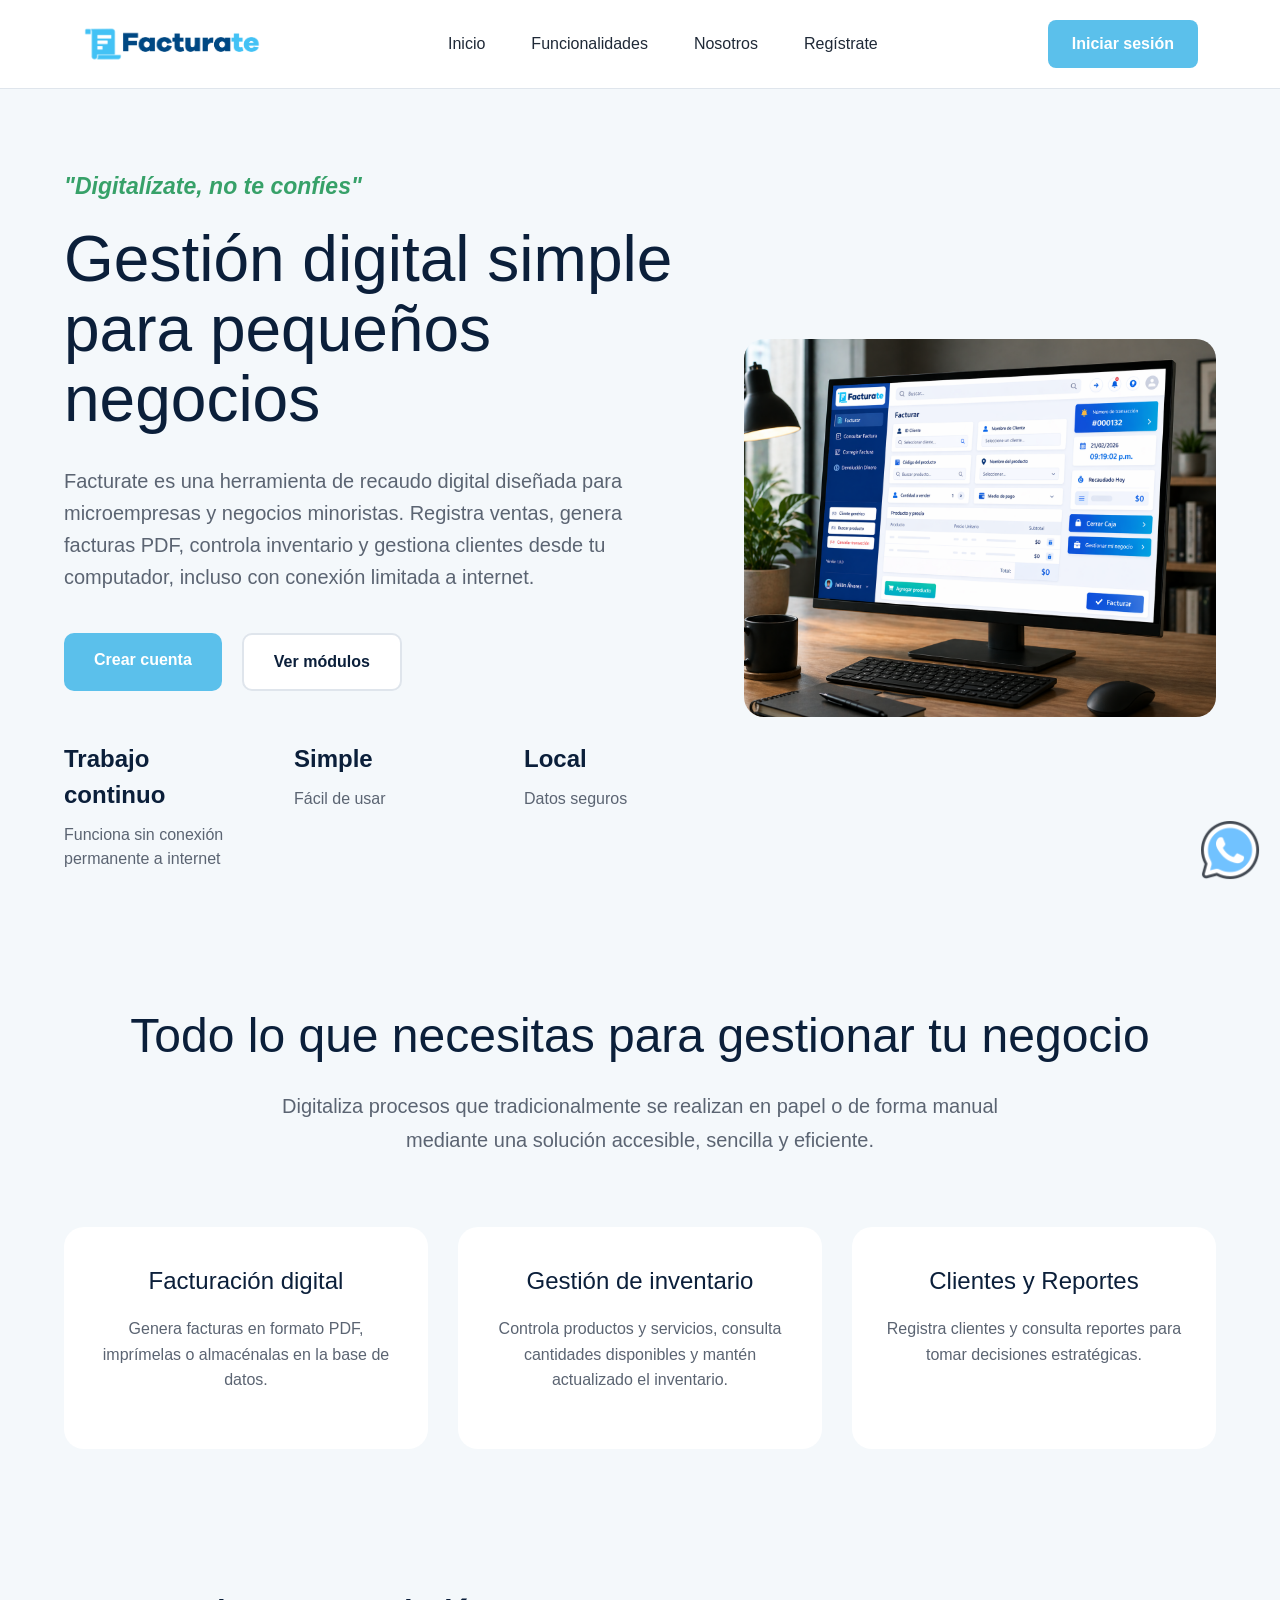
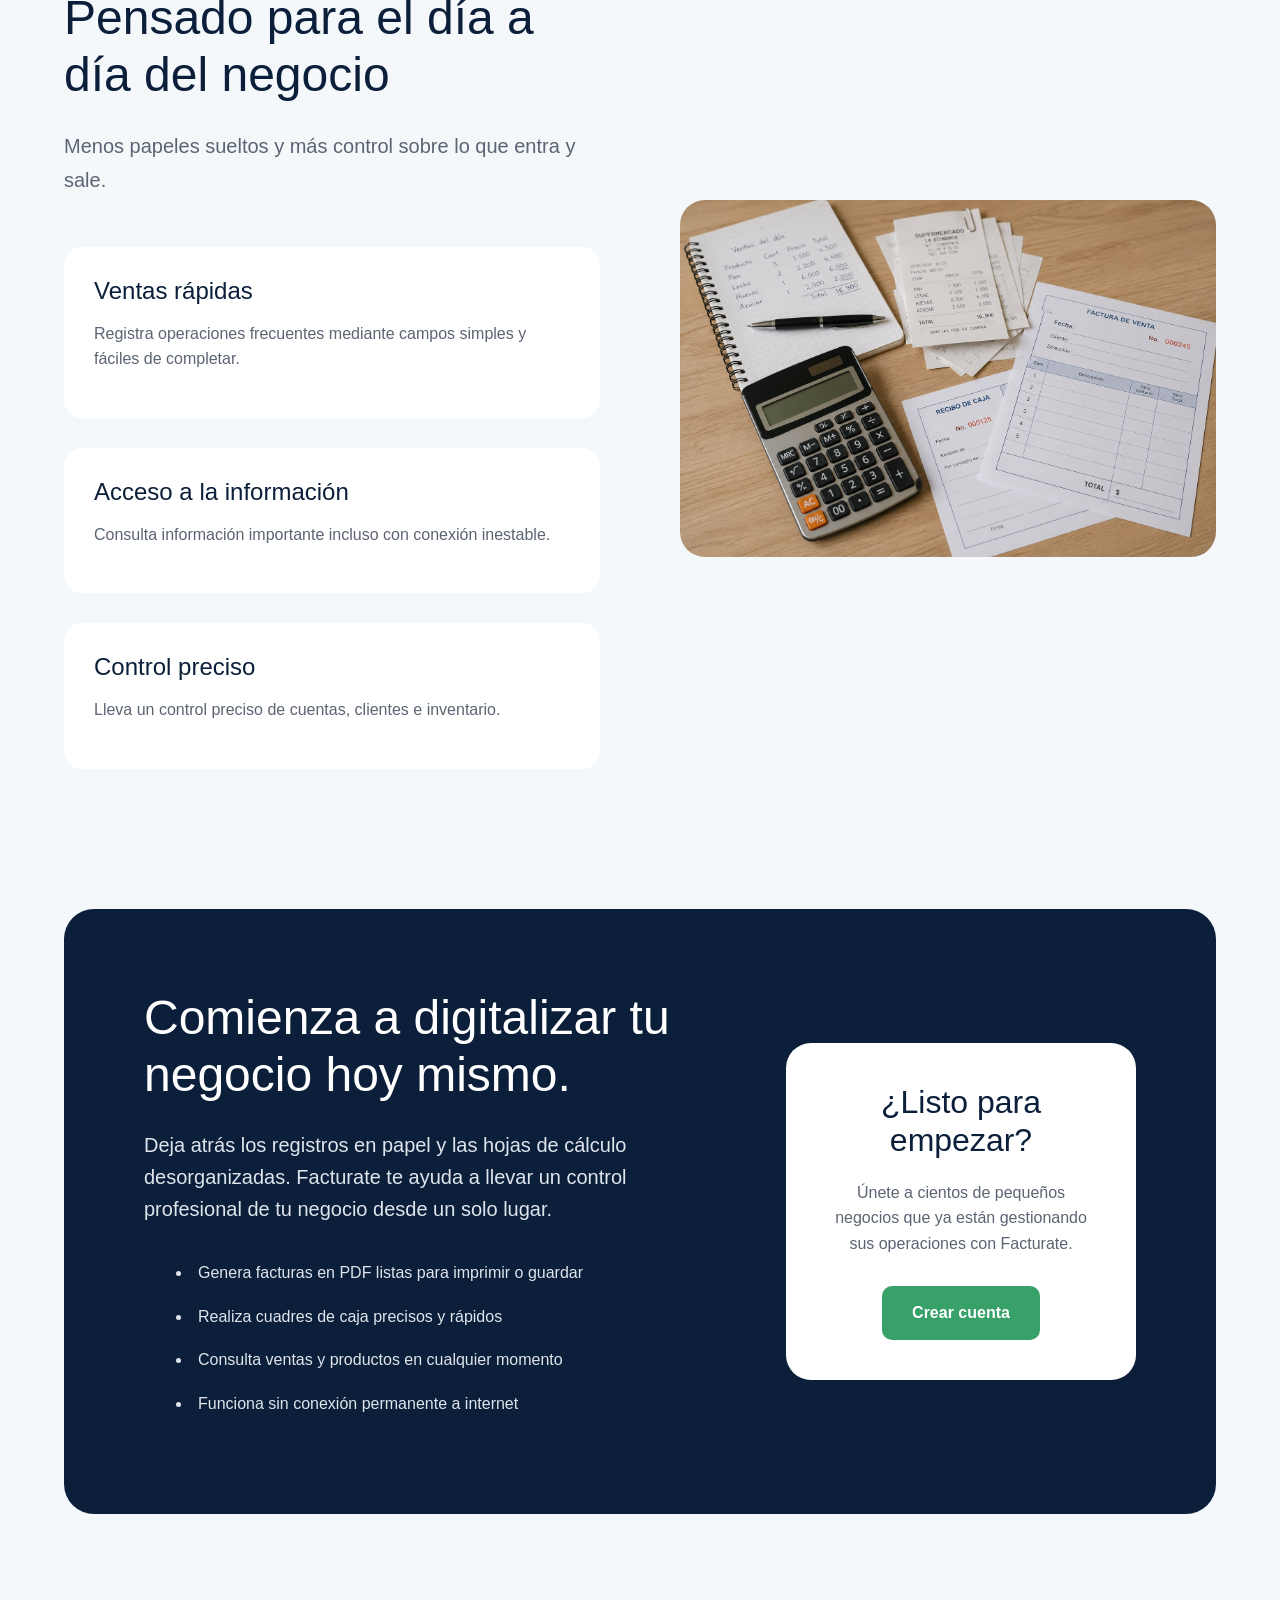
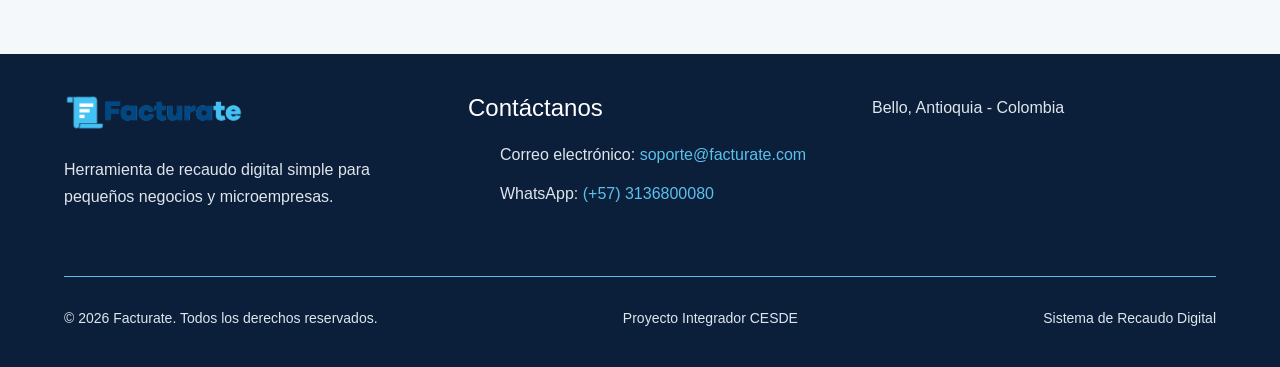
==== index.html @ 787623cf "chore: inicio del desarrollo frontend para facturate" ====
<!DOCTYPE html>
<html lang="es">

<head>
  <meta charset="UTF-8">
  <meta name="viewport" content="width=device-width, initial-scale=1.0">
  <title>Facturate | Gestión digital para pequeños negocios</title>
  <link rel="icon" type="image/png" href="Imagenes/favicon.png">
  <link href="https://cdn.jsdelivr.net/npm/bootstrap@5.3.8/dist/css/bootstrap.min.css" rel="stylesheet"
    integrity="sha384-sRIl4kxILFvY47J16cr9ZwB07vP4J8+LH7qKQnuqkuIAvNWLzeN8tE5YBujZqJLB" crossorigin="anonymous">
  <link rel="stylesheet" href="styles.css">
</head>

<body id="inicio">

  <!-- Header -->
  <header>

    <nav class="navbar navbar-expand-lg">

      <section class="container">

        <a class="navbar-brand" href="#inicio">
          <img src="Imagenes/logo-facturate.png" alt="Logo de Facturate">
        </a>
        <button class="navbar-toggler" type="button" data-bs-toggle="collapse" data-bs-target="#menuFacturate">
          <span class="navbar-toggler-icon"></span>
        </button>

        <section class="collapse navbar-collapse" id="menuFacturate">

          <ul class="navbar-nav mx-auto">
            <li class="nav-item">
              <a class="nav-link" href="#inicio">Inicio</a>
            </li>
            <li class="nav-item">
              <a class="nav-link" href="#funcionalidades">Funcionalidades</a>
            </li>
            <li class="nav-item">
              <a class="nav-link" href="nosotros.html">Nosotros</a>
            </li>
            <li class="nav-item">
              <a class="nav-link" href="registro.html">Regístrate</a>
            </li>
            <li class="nav-item d-lg-none">
              <a class="nav-link" href="login.html">Iniciar sesión</a>
            </li>
          </ul>
          <!-- Oculta el botón en móviles y lo muestra únicamente en escritorio -->
          <a class="login d-none d-lg-inline-block" href="login.html">Iniciar sesión</a>

        </section>

      </section>

    </nav>

  </header>

  <!-- Main -->
  <main>
    <!--Hero (Parte principal y mas visible de la pagina)-->
    <section class="hero">

      <section class="hero-texto">

        <p class="hero-slogan">"Digitalízate, no te confíes"</p>
        <h1>Gestión digital simple para pequeños negocios</h1>
        <p class="hero-descripcion">
          Facturate es una herramienta de recaudo digital diseñada para
          microempresas y negocios minoristas. Registra ventas, genera
          facturas PDF, controla inventario y gestiona clientes desde
          tu computador, incluso con conexión limitada a internet.
        </p>

        <section class="hero-botones">
          <a class="boton-primario" href="registro.html">Crear cuenta</a> <!--Boton para el formulario de registro-->
          <a class="boton-secundario" href="#funcionalidades">Ver
            módulos</a><!--Boton para conocer funcionalidades del software-->
        </section>

        <section class="hero-estadisticas">
          <article class="estadistica">
            <strong>Trabajo continuo</strong>
            <p>Funciona sin conexión permanente a internet</p>
          </article>
          <article class="estadistica">
            <strong>Simple</strong>
            <p>Fácil de usar</p>
          </article>
          <article class="estadistica">
            <strong>Local</strong>
            <p>Datos seguros</p>
          </article>
        </section>

      </section>

      <section class="hero-imagen">
        <img src="Imagenes/Monitor-Interfaz.png" alt="Interfaz principal de Facturate en monitor de computador">
      </section>

    </section>

    <!-- Funcionalidades -->
    <section class="funcionalidades" id="funcionalidades">

      <h2>Todo lo que necesitas para gestionar tu negocio</h2>
      <p>
        Digitaliza procesos que tradicionalmente se realizan
        en papel o de forma manual mediante una solución
        accesible, sencilla y eficiente.
      </p>

      <section class="funcionalidades-cartas">
        <article class="funcionalidad">
          <h3>Facturación digital</h3>
          <p>
            Genera facturas en formato PDF, imprímelas
            o almacénalas en la base de datos.
          </p>
        </article>
        <article class="funcionalidad">
          <h3>Gestión de inventario</h3>
          <p>
            Controla productos y servicios, consulta cantidades
            disponibles y mantén actualizado el inventario.
          </p>
        </article>
        <article class="funcionalidad">
          <h3>Clientes y Reportes</h3>
          <p>
            Registra clientes y consulta reportes para
            tomar decisiones estratégicas.
          </p>
        </article>

      </section>

    </section>

    <!-- Modulos -->
    <section class="modulos" id="modulos">

      <section class="modulos-texto">

        <h2>Pensado para el día a día del negocio</h2>
        <p>
          Menos papeles sueltos y más control
          sobre lo que entra y sale.
        </p>

        <section class="modulos-lista">

          <article class="modulo">
            <h3>Ventas rápidas</h3>
            <p>
              Registra operaciones frecuentes mediante
              campos simples y fáciles de completar.
            </p>
          </article>
          <article class="modulo">
            <h3>Acceso a la información</h3>
            <p>
              Consulta información importante incluso
              con conexión inestable.
            </p>
          </article>
          <article class="modulo">
            <h3>Control preciso</h3>
            <p>
              Lleva un control preciso de cuentas,
              clientes e inventario.
            </p>
          </article>

        </section>

      </section>

      <section class="modulos-manual">
        <img src="Imagenes/Papel_Calculadora.png" alt="Imagen de recibos manuales y calculadora simple">
      </section>

    </section>

    <!--CTA Section (invitación final)-->
    <section class="cta">

      <section class="cta-texto">
        <h2>Comienza a digitalizar tu negocio hoy mismo.</h2>
        <p>
          Deja atrás los registros en papel y las hojas de cálculo desorganizadas.
          Facturate te ayuda a llevar un control profesional de tu negocio desde un solo lugar.
        </p>
        <ul>
          <li>Genera facturas en PDF listas para imprimir o guardar</li>
          <li>Realiza cuadres de caja precisos y rápidos</li>
          <li>Consulta ventas y productos en cualquier momento</li>
          <li>Funciona sin conexión permanente a internet</li>
        </ul>
      </section>

      <article class="cta-accion">
        <h2>¿Listo para empezar?</h2>
        <p>
          Únete a cientos de pequeños negocios que ya están gestionando sus operaciones con Facturate.
        </p>
        <a class="boton-cta" href="registro.html">Crear cuenta</a>
      </article>

    </section>

  </main>

  <!--Footer-->
  <footer class="footer">

    <section class="footer-contenido">

      <article class="footer-marca">
        <img src="Imagenes/logo-facturate.png" alt="Logo de Facturate">
        <p>
          Herramienta de recaudo digital simple
          para pequeños negocios y microempresas.
        </p>
      </article>
      <article class="footer-contacto">
        <h3>Contáctanos</h3>
        <ul>
          <li>Correo electrónico:
            <a href="mailto:julian.zapata.munera@gmail.com"> soporte@facturate.com</a>
          </li>
          <li>WhatsApp:
            <a href="https://wa.me/573136800080">(+57) 3136800080</a>
          </li>
        </ul>
      </article>

      <article class="footer-ubicacion">
        <p>Bello, Antioquia - Colombia</p>
      </article>

    </section>

    <!--Copyrigth de proyecto Facturate-->
    <section class="footer-copy">
      <p>© 2026 Facturate. Todos los derechos reservados.</p>
      <p>Proyecto Integrador CESDE</p>
      <p>Sistema de Recaudo Digital</p>
    </section>

  </footer>
  <a href="https://wa.me/573136800080" class="btn-whatsapp" target="_blank" aria-label="Contactar por WhatsApp">
    <img src="Imagenes/icon-whatsapp.png" alt="icono-wpp">
  </a>

  <script src="https://cdn.jsdelivr.net/npm/bootstrap@5.3.8/dist/js/bootstrap.bundle.min.js"></script>
  <!--Se agrega script para crear menu tipo hamburguesa-->
  
</body>

</html>
---- styles.css ----
/*========================================
=             PALETA DE COLORES          =
========================================*/
:root {
    --azul-oscuro: #0b1f3a;
    --azul-claro: #5bc0eb;
    --verde: #37a169;
    --gris-oscuro: #1f2937;
    --gris-medio: #5b6472;
    --gris-claro: #dfe5ec;
    --gris-fondo: #f4f8fb;
    --blanco: #ffffff;
}

/*========================================
=             ESTILOS GENERALES          =
========================================*/

/* Reset general para evitar estilos por defecto del navegador */
* {
    margin: 0;
    padding: 0;
    box-sizing: border-box;
}

/* Estilos generales del sitio */
body {
    background-color: var(--gris-fondo);
    font-family: Arial, Helvetica, sans-serif;
    color: var(--gris-oscuro);
}

/*========================================
=          PÁGINA PRINCIPAL: INDEX       =
========================================*/

/*========================================
=                HEADER                  =
========================================*/

header {
    background-color: var(--blanco);
    border-bottom: 1px solid var(--gris-claro);
    position: sticky;
    top: 0;
    z-index: 1000;
}

.navbar {
    padding: 20px 0;
    background-color: var(--blanco);
}

.navbar-brand img {
    width: 180px;
    height: auto;
}

.nav-link {
    color: var(--gris-oscuro);
    font-size: 16px;
    font-weight: 500;
    margin: 0 15px;
}

.nav-link:hover {
    color: var(--azul-claro);
}

.login {
    background-color: var(--azul-claro);
    color: var(--blanco);
    text-decoration: none;
    padding: 12px 24px;
    border-radius: 8px;
    font-weight: bold;
}

.navbar-toggler {
    border: 2px solid var(--gris-medio);
}

.navbar-toggler:focus {
    box-shadow: none;
}

.login:hover {
    opacity: 0.8;
}

/*========================================
=                 HERO                   =
========================================*/

/* Sección principal de presentación */

.hero {
    width: 90%;
    max-width: 1200px;
    margin: 80px auto;
    display: flex;
    align-items: center;
    justify-content: space-between;
    gap: 60px;
}

/* Columnas del Hero */
.hero-texto {
    flex: 1;
}

.hero-imagen {
    flex: 1;
}

.hero-imagen img {
    width: 100%;
    height: auto;
    border-radius: 20px;
}

/* Contenido textual */
.hero-slogan {
    color: var(--verde);
    font-size: 23px;
    font-weight: bold;
    font-style: italic;
    margin-bottom: 20px;
}

.hero-texto h1 {
    font-size: 64px;
    color: var(--azul-oscuro);
    line-height: 1.1;
    margin-bottom: 30px;
    /* Reduce el espacio entre líneas del título principal */
}

.hero-descripcion {
    font-size: 20px;
    color: var(--gris-medio);
    line-height: 1.6;
    margin-bottom: 40px;
}

/* Botones de acción */
.hero-botones {
    display: flex;
    gap: 20px;
    margin-bottom: 50px;
}


.boton-primario {
    background-color: var(--azul-claro);
    color: var(--blanco);
    text-decoration: none;
    padding: 15px 30px;
    border-radius: 10px;
    font-weight: bold;
}

.boton-primario:hover {
    opacity: 0.8;
}


.boton-secundario {
    background-color: var(--blanco);
    color: var(--azul-oscuro);
    text-decoration: none;
    padding: 15px 30px;
    border: 2px solid var(--gris-claro);
    border-radius: 10px;
    font-weight: bold;
}

.boton-secundario:hover {
    opacity: 0.8;
    border-color: var(--gris-medio);
}

/* Estadísticas destacadas */
.hero-estadisticas {
    display: flex;
    gap: 70px;
}

.estadistica {
    width: 160px;
}

.estadistica strong {
    display: block;
    font-size: 24px;
    color: var(--azul-oscuro);
    margin-bottom: 10px;
}

.estadistica p {
    color: var(--gris-medio);
    line-height: 1.5;
}

/*========================================
=           FUNCIONALIDADES              =
========================================*/

/* Sección de funcionalidades */
.funcionalidades {
    width: 90%;
    max-width: 1200px;
    margin: 120px auto;
    text-align: center;
}

.funcionalidades h2 {
    font-size: 48px;
    color: var(--azul-oscuro);
    margin-bottom: 25px;
}

.funcionalidades>p {
    font-size: 20px;
    color: var(--gris-medio);
    line-height: 1.7;
    max-width: 800px;
    margin: 0 auto 70px auto;
    /* Aplica únicamente al párrafo principal de la sección */
}

/* Contenedor de tarjetas */
.funcionalidades-cartas {
    display: flex;
    gap: 30px;
    align-items: stretch;
    /* Mantiene todas las tarjetas con la misma altura */
}

/* Tarjetas de funcionalidad */
.funcionalidad {
    background-color: var(--blanco);
    padding: 40px 30px;
    border-radius: 20px;
    text-align: center;
    flex: 1;
}

.funcionalidad h3 {
    font-size: 24px;
    color: var(--azul-oscuro);
    margin-bottom: 20px;
}

.funcionalidad p {
    color: var(--gris-medio);
    line-height: 1.6;
}

/*========================================
=                MÓDULOS                =
========================================*/

.modulos {
    width: 90%;
    max-width: 1200px;
    margin: 140px auto;
    display: flex;
    align-items: center;
    gap: 80px;
}

.modulos-texto {
    flex: 1;
}

.modulos-texto h2 {
    font-size: 48px;
    color: var(--azul-oscuro);
    margin-bottom: 25px;
}

.modulos-texto>p {
    font-size: 20px;
    color: var(--gris-medio);
    line-height: 1.7;
    margin-bottom: 50px;
}

.modulos-lista {
    display: flex;
    flex-direction: column;
    /*Ordena los elementos en forma de columna, uno debajo del otro (en vertical)*/
    gap: 30px;
}

.modulo {
    background-color: var(--blanco);
    padding: 30px;
    border-radius: 18px;
}

.modulo h3 {
    color: var(--azul-oscuro);
    font-size: 24px;
    margin-bottom: 15px;
}

.modulo p {
    color: var(--gris-medio);
    line-height: 1.6;
}

.modulos-manual {
    flex: 1;
}

.modulos-manual img {
    width: 100%;
    border-radius: 25px;
}

/*========================================
=                 CTA                    =
========================================*/

/* Sección de llamada a la acción */
.cta {
    width: 90%;
    max-width: 1200px;
    margin: 140px auto;
    padding: 80px;
    display: flex;
    justify-content: space-between;
    align-items: center;
    gap: 60px;

    background-color: var(--azul-oscuro);
    border-radius: 30px;
}

/* Contenido principal */
.cta-texto {
    flex: 1;
}

.cta-texto h2 {
    font-size: 48px;
    color: var(--blanco);
    margin-bottom: 25px;
}

.cta-texto p {
    font-size: 20px;
    color: var(--gris-claro);
    line-height: 1.6;
    margin-bottom: 35px;
}

/* Lista de beneficios */
.cta-texto ul {
    list-style-position: inside;
}

.cta-texto li {
    color: var(--gris-claro);
    line-height: 1.6;
    margin-bottom: 18px;
}

/* Tarjeta de acción */
.cta-accion {
    width: 100%;
    max-width: 350px;
    padding: 40px;

    background-color: var(--blanco);
    border-radius: 25px;
    text-align: center;
}

.cta-accion h2 {
    font-size: 32px;
    color: var(--azul-oscuro);
    margin-bottom: 20px;
}

.cta-accion p {
    color: var(--gris-medio);
    line-height: 1.6;
    margin-bottom: 30px;
}

/* Botón principal del CTA */
.boton-cta {
    display: inline-block;
    padding: 15px 30px;
    background-color: var(--verde);
    color: var(--blanco);
    text-decoration: none;
    border-radius: 10px;
    font-weight: bold;
}

.cta a:hover {
    background-color: var(--verde);
    color: var(--blanco);
    opacity: 0.9;
}

/*========================================
=                FOOTER                  =
========================================*/

/* Pie de página */
.footer {
    background-color: var(--azul-oscuro);
    padding: 40px 0 20px;
}

/* Contenido principal del footer */
.footer-contenido {
    width: 90%;
    max-width: 1200px;
    margin: auto;

    display: flex;
    justify-content: space-between;
    gap: 60px;
}

.footer-contenido article {
    flex: 1;
}

/* Marca */
.footer-marca img {
    width: 180px;
    margin-bottom: 25px;
}

/* Textos generales */
.footer p {
    color: var(--gris-claro);
    line-height: 1.7;
}

.footer h3 {
    color: var(--blanco);
    font-size: 24px;
    margin-bottom: 20px;
}

/* Lista de contacto */
.footer ul {
    list-style: none;
}

.footer li {
    color: var(--gris-claro);
    margin-bottom: 15px;
}

.footer a {
    color: var(--azul-claro);
    text-decoration: none;
}

/* Copyright */
.footer-copy {
    width: 90%;
    max-width: 1200px;
    margin: 50px auto 0;
    padding-top: 30px;

    display: flex;
    justify-content: space-between;
    align-items: center;
    gap: 20px;

    border-top: 1px solid var(--azul-claro);
    font-size: 14px;
}

/*========================================
=            BOTÓN WHATSAPP              =
========================================*/

/* Botón flotante de WhatsApp */
.btn-whatsapp {
    position: fixed;
    bottom: 20px;
    right: 20px;
    z-index: 1000;
}

.btn-whatsapp img {
    width: 60px;
    height: auto;
}

/*========================================
=      RESPONSIVE - MÓVILES PEQUEÑOS     =
========================================*/

@media (max-width: 480px) {

    /*========================================
    =                 HERO                   =
    ========================================*/

    /* Organizar Hero en una sola columna */
    .hero {
        flex-direction: column;
        margin: 40px auto;
        gap: 30px;
    }

    /* Reducir tamaño del título principal */
    .hero-texto h1 {
        font-size: 36px;
    }

    /* Reducir tamaño de la descripción */
    .hero-descripcion {
        font-size: 16px;
    }

    /* Organizar botones en columna */
    .hero-botones {
        flex-direction: column;
        margin-bottom: 30px;
    }

    /* Reducir tamaño de los botones */
    .boton-primario,
    .boton-secundario {
        padding: 12px 20px;
    }

    /* Organizar estadísticas en columna */
    .hero-estadisticas {
        flex-direction: column;
        gap: 20px;
    }

    /* Permitir ancho completo de las estadísticas */
    .estadistica {
        width: 100%;
    }

    /* Reducir tamaño de títulos de estadísticas */
    .estadistica strong {
        font-size: 20px;
    }

    .estadistica p {
        font-size: 15px;
        line-height: 1.5;
    }

    /* Centrar imagen principal */
    .hero-imagen {
        width: 90%;
        margin: 0 auto;
    }

    /*========================================
    =           FUNCIONALIDADES              =
    ========================================*/

    /* Organizar tarjetas en columna */
    .funcionalidades-cartas {
        flex-direction: column;
        gap: 20px;
    }

    /* Reducir espacios exteriores */
    .funcionalidades {
        margin: 80px auto;
    }

    /* Reducir tamaño del título */
    .funcionalidades h2 {
        font-size: 36px;
    }

    /* Reducir tamaño de la descripción */
    .funcionalidades>p {
        font-size: 16px;
    }

    /* Reducir espacio interno de tarjetas */
    .funcionalidad {
        padding: 30px 20px;
    }

    /* Reducir tamaño de títulos */
    .funcionalidad h3 {
        font-size: 22px;
    }

    /*========================================
    =                MÓDULOS                =
    ========================================*/

    /* Organizar módulos en columna */
    .modulos {
        flex-direction: column;
        gap: 40px;
        margin: 80px auto;
    }

    /* Reducir tamaño del título */
    .modulos-texto h2 {
        font-size: 32px;
    }

    /* Reducir tamaño de la descripción */
    .modulos-texto>p {
        font-size: 16px;
        margin-bottom: 30px;
    }

    /* Reducir espacio interno */
    .modulo {
        padding: 25px 20px;
    }

    /* Reducir tamaño de títulos */
    .modulo h3 {
        font-size: 22px;
    }

    /* Centrar imagen */
    .modulos-manual {
        width: 90%;
        margin: 0 auto;
    }

    /*========================================
    =                  CTA                   =
    ========================================*/

    /* Organizar CTA en columna */
    .cta {
        flex-direction: column;
        gap: 30px;
        padding: 40px 25px;
        margin: 80px auto;
    }

    /* Reducir tamaño del título */
    .cta-texto h2 {
        font-size: 36px;
        line-height: 1.2;
    }

    /* Reducir tamaño de descripción */
    .cta-texto p {
        font-size: 16px;
    }

    /* Reducir tamaño de la lista */
    .cta-texto li {
        font-size: 15px;
        line-height: 1.6;
    }

    /* Eliminar restricciones de ancho */
    .cta-accion {
        max-width: 100%;
    }

    .cta-texto,
    .cta-accion {
        width: 100%;
        max-width: 100%;
    }

    /*========================================
    =                FOOTER                  =
    ========================================*/

    /* Organizar contenido en columna */
    .footer-contenido {
        flex-direction: column;
        gap: 30px;
    }

    /* Reducir tamaño del logo */
    .footer-marca img {
        width: 150px;
    }

    /* Reducir tamaño de títulos */
    .footer h3 {
        font-size: 20px;
    }

    /* Organizar copyright en columna */
    .footer-copy {
        flex-direction: column;
        text-align: center;
        gap: 10px;
    }

    /* Reducir tamaño del texto */
    .footer-copy p {
        font-size: 13px;
    }

}

/*========================================
=      RESPONSIVE - CELULARES GRANDES    =
========================================*/

@media (min-width: 481px) and (max-width: 767px) {

    /*========================================
    =                 HERO                   =
    ========================================*/

    /* Organizar Hero en columna */
    .hero {
        flex-direction: column;
        margin: 60px auto;
        gap: 40px;
    }

    /* Ajustar tamaño del título */
    .hero-texto h1 {
        font-size: 52px;
    }

    /* Ajustar tamaño de la descripción */
    .hero-descripcion {
        font-size: 18px;
    }

    /* Organizar botones en fila adaptable */
    .hero-botones {
        flex-direction: row;
        justify-content: center;
        flex-wrap: wrap;
    }

    /* Centrar estadísticas */
    .hero-estadisticas {
        justify-content: center;
        gap: 40px;
    }

    /* Centrar imagen principal */
    .hero-imagen {
        width: 80%;
        margin: 0 auto;
    }

    /*========================================
    =           FUNCIONALIDADES              =
    ========================================*/

    /* Ajustar espacio exterior */
    .funcionalidades {
        margin: 100px auto;
    }

    /* Ajustar tamaño del título */
    .funcionalidades h2 {
        font-size: 42px;
    }

    /* Ajustar tamaño de la descripción */
    .funcionalidades>p {
        font-size: 18px;
    }

    /* Organizar tarjetas en columna */
    .funcionalidades-cartas {
        flex-direction: column;
        gap: 25px;
    }

    /*========================================
    =                MÓDULOS                =
    ========================================*/

    /* Organizar módulos en columna */
    .modulos {
        flex-direction: column;
        gap: 50px;
        margin: 100px auto;
    }

    /* Ajustar tamaño del título */
    .modulos-texto h2 {
        font-size: 42px;
    }

    /* Ajustar tamaño de la descripción */
    .modulos-texto>p {
        font-size: 18px;
    }

    /* Centrar imagen */
    .modulos-manual {
        width: 80%;
        margin: 0 auto;
    }

    /*========================================
    =                  CTA                   =
    ========================================*/

    /* Organizar CTA en columna */
    .cta {
        flex-direction: column;
        gap: 40px;
        padding: 60px 40px;
        margin: 100px auto;
    }

    /* Ajustar tamaño del título */
    .cta-texto h2 {
        font-size: 42px;
    }

    /* Permitir ancho completo */
    .cta-texto,
    .cta-accion {
        width: 100%;
        max-width: 100%;
    }

    /*========================================
    =                FOOTER                  =
    ========================================*/

    /* Organizar contenido en columna */
    .footer-contenido {
        flex-direction: column;
        gap: 35px;
    }

    /* Organizar copyright en columna */
    .footer-copy {
        flex-direction: column;
        text-align: center;
        gap: 10px;
    }

}

/*========================================
=          RESPONSIVE - TABLETS          =
========================================*/

@media (min-width: 768px) and (max-width: 1024px) {

    /*========================================
    =                 HERO                   =
    ========================================*/

    /* Ajustar distribución del Hero */
    .hero {
        gap: 40px;
        align-items: center;
    }

    /* Ajustar tamaño del título */
    .hero-texto h1 {
        font-size: 54px;
    }

    /* Ajustar tamaño de la descripción */
    .hero-descripcion {
        font-size: 18px;
    }

    /* Reducir separación entre botones */
    .hero-botones {
        gap: 15px;
    }

    /* Reducir separación entre estadísticas */
    .hero-estadisticas {
        gap: 30px;
    }

    /* Reducir ancho de cada estadística */
    .estadistica {
        width: 120px;
    }

    /* Ajustar imagen principal */
    .hero-imagen img {
        width: 100%;
    }

    /*========================================
    =           FUNCIONALIDADES              =
    ========================================*/

    /* Ajustar tamaño del título */
    .funcionalidades h2 {
        font-size: 48px;
    }

    /* Reducir separación entre tarjetas */
    .funcionalidades-cartas {
        gap: 20px;
    }

    /* Ajustar espacio interno */
    .funcionalidad {
        padding: 35px 25px;
    }

    /*========================================
    =                MÓDULOS                =
    ========================================*/

    /* Ajustar separación entre columnas */
    .modulos {
        gap: 50px;
    }

    /* Ajustar tamaño del título */
    .modulos-texto h2 {
        font-size: 46px;
    }

    /* Ajustar espacio interno */
    .modulo {
        padding: 25px;
    }

    /*========================================
    =                  CTA                   =
    ========================================*/

    /* Ajustar espacios internos */
    .cta {
        padding: 60px 40px;
        gap: 40px;
    }

    /* Ajustar tamaño del título */
    .cta-texto h2 {
        font-size: 46px;
    }

    /* Reducir ancho de la tarjeta lateral */
    .cta-accion {
        max-width: 300px;
    }

    /*========================================
    =                FOOTER                  =
    ========================================*/

    /* Ajustar separación entre columnas */
    .footer-contenido {
        gap: 40px;
    }

}
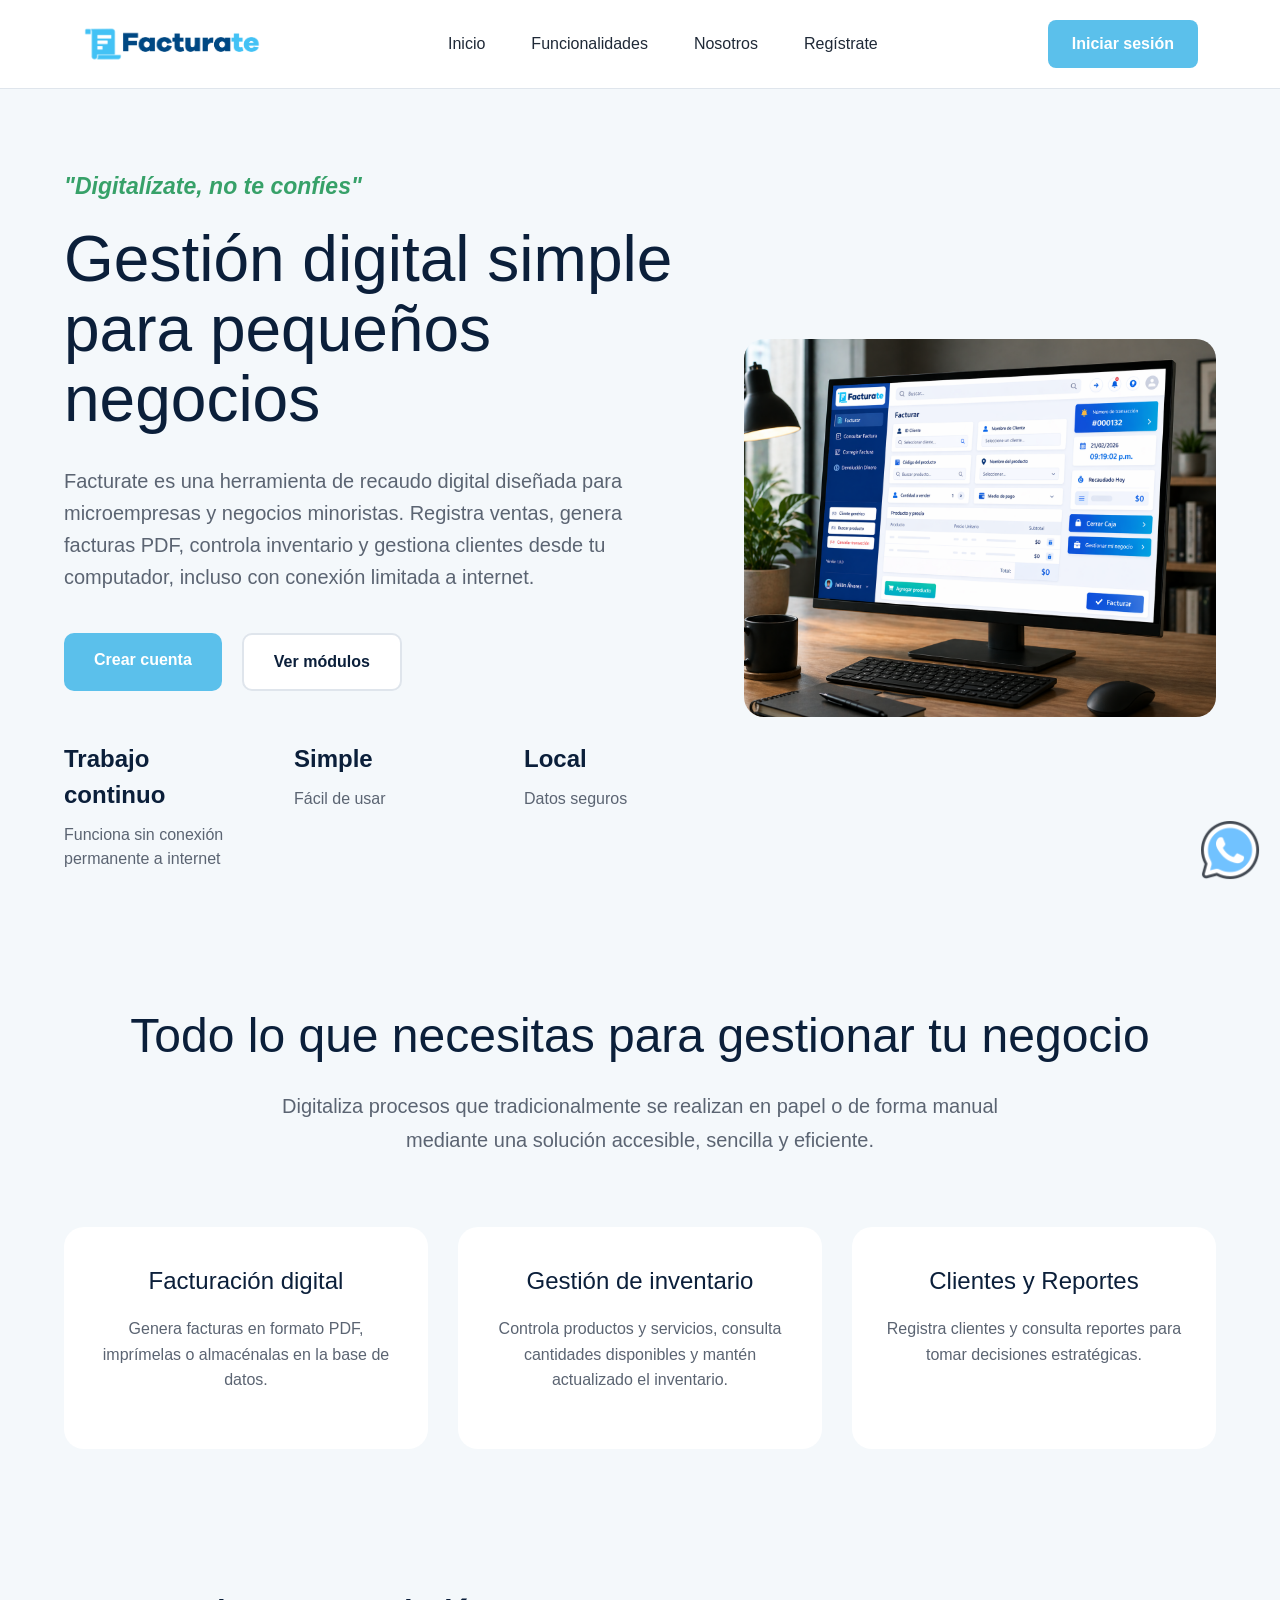
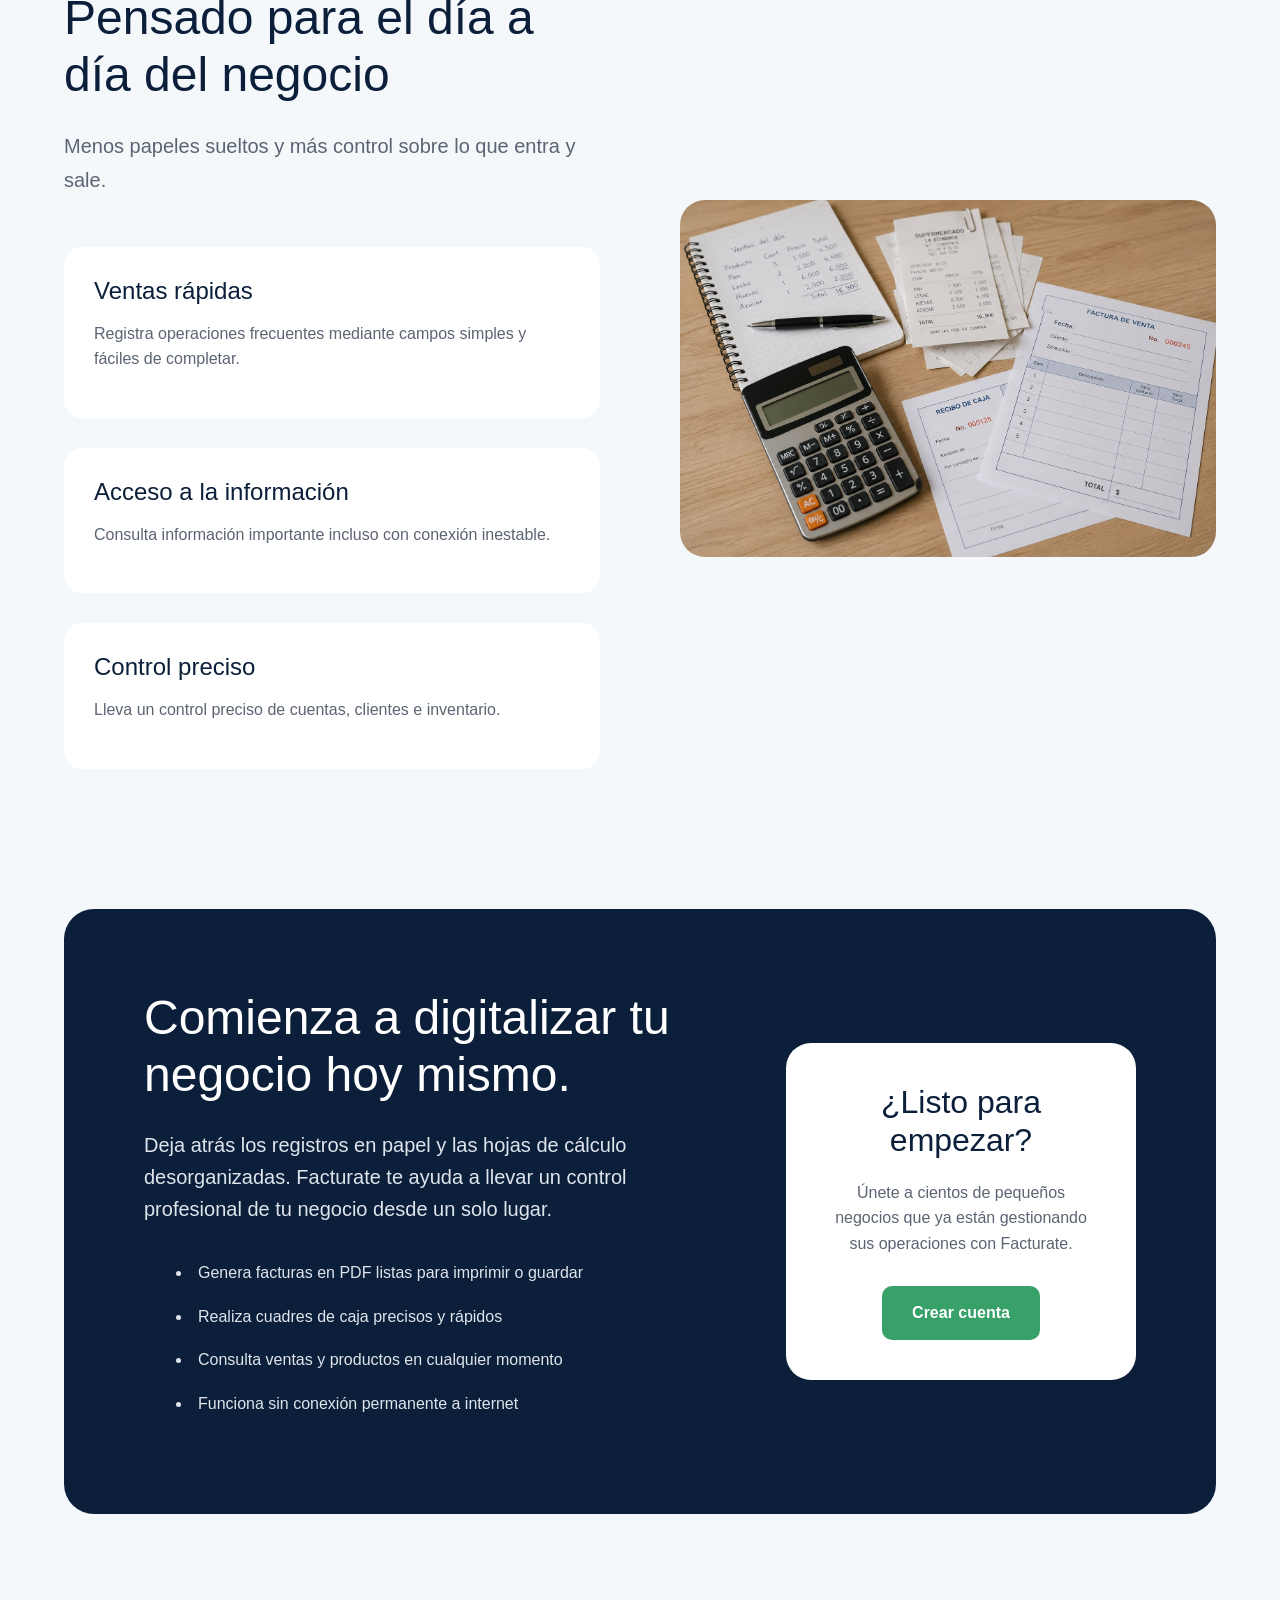
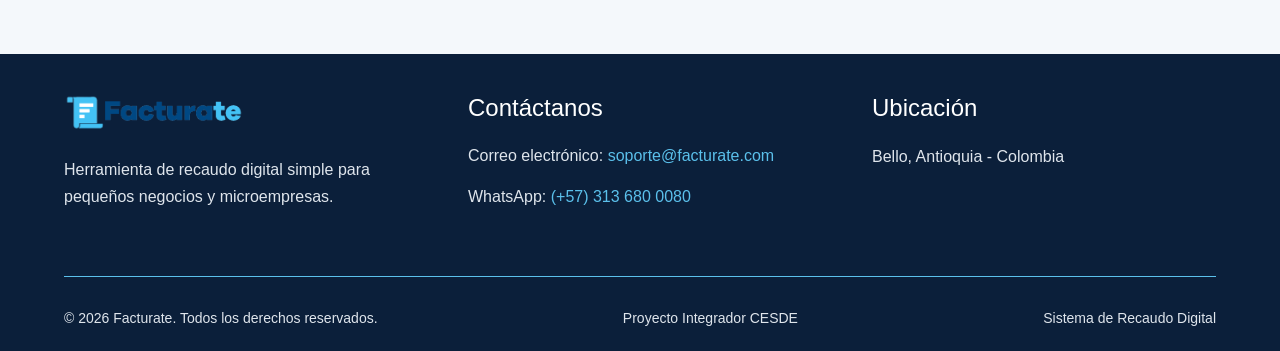
==== commit 57b87b87: "feat(frontend): modulariza interfaz y agrega gestion de clientes Refactoriza Dashboard, estilos comp" ====
--- a/index.html
+++ b/index.html
@@ -2,262 +2,222 @@
 <html lang="es">
 
 <head>
-  <meta charset="UTF-8">
-  <meta name="viewport" content="width=device-width, initial-scale=1.0">
-  <title>Facturate | Gestión digital para pequeños negocios</title>
-  <link rel="icon" type="image/png" href="Imagenes/favicon.png">
-  <link href="https://cdn.jsdelivr.net/npm/bootstrap@5.3.8/dist/css/bootstrap.min.css" rel="stylesheet"
-    integrity="sha384-sRIl4kxILFvY47J16cr9ZwB07vP4J8+LH7qKQnuqkuIAvNWLzeN8tE5YBujZqJLB" crossorigin="anonymous">
-  <link rel="stylesheet" href="styles.css">
+    <meta charset="UTF-8">
+    <meta name="viewport" content="width=device-width, initial-scale=1.0">
+    <meta name="description" content="Facturate: gestión digital simple para pequeños negocios y microempresas.">
+    <title>Facturate | Gestión digital para pequeños negocios</title>
+
+    <link rel="icon" type="image/png" href="Imagenes/favicon.png">
+
+    <!-- Bootstrap -->
+    <link href="https://cdn.jsdelivr.net/npm/bootstrap@5.3.8/dist/css/bootstrap.min.css" rel="stylesheet"
+        integrity="sha384-sRIl4kxILFvY47J16cr9ZwB07vP4J8+LH7qKQnuqkuIAvNWLzeN8tE5YBujZqJLB" crossorigin="anonymous">
+
+    <!-- Estilos globales, propios de index y del footer compartido -->
+    <link rel="stylesheet" href="base.css">
+    <link rel="stylesheet" href="styles.css">
+    <link rel="stylesheet" href="footer.css">
 </head>
 
 <body id="inicio">
 
-  <!-- Header -->
-  <header>
-
-    <nav class="navbar navbar-expand-lg">
-
-      <section class="container">
-
-        <a class="navbar-brand" href="#inicio">
-          <img src="Imagenes/logo-facturate.png" alt="Logo de Facturate">
-        </a>
-        <button class="navbar-toggler" type="button" data-bs-toggle="collapse" data-bs-target="#menuFacturate">
-          <span class="navbar-toggler-icon"></span>
-        </button>
-
-        <section class="collapse navbar-collapse" id="menuFacturate">
-
-          <ul class="navbar-nav mx-auto">
-            <li class="nav-item">
-              <a class="nav-link" href="#inicio">Inicio</a>
-            </li>
-            <li class="nav-item">
-              <a class="nav-link" href="#funcionalidades">Funcionalidades</a>
-            </li>
-            <li class="nav-item">
-              <a class="nav-link" href="nosotros.html">Nosotros</a>
-            </li>
-            <li class="nav-item">
-              <a class="nav-link" href="registro.html">Regístrate</a>
-            </li>
-            <li class="nav-item d-lg-none">
-              <a class="nav-link" href="login.html">Iniciar sesión</a>
-            </li>
-          </ul>
-          <!-- Oculta el botón en móviles y lo muestra únicamente en escritorio -->
-          <a class="login d-none d-lg-inline-block" href="login.html">Iniciar sesión</a>
-
-        </section>
-
-      </section>
-
-    </nav>
-
-  </header>
-
-  <!-- Main -->
-  <main>
-    <!--Hero (Parte principal y mas visible de la pagina)-->
-    <section class="hero">
-
-      <section class="hero-texto">
-
-        <p class="hero-slogan">"Digitalízate, no te confíes"</p>
-        <h1>Gestión digital simple para pequeños negocios</h1>
-        <p class="hero-descripcion">
-          Facturate es una herramienta de recaudo digital diseñada para
-          microempresas y negocios minoristas. Registra ventas, genera
-          facturas PDF, controla inventario y gestiona clientes desde
-          tu computador, incluso con conexión limitada a internet.
-        </p>
-
-        <section class="hero-botones">
-          <a class="boton-primario" href="registro.html">Crear cuenta</a> <!--Boton para el formulario de registro-->
-          <a class="boton-secundario" href="#funcionalidades">Ver
-            módulos</a><!--Boton para conocer funcionalidades del software-->
-        </section>
-
-        <section class="hero-estadisticas">
-          <article class="estadistica">
-            <strong>Trabajo continuo</strong>
-            <p>Funciona sin conexión permanente a internet</p>
-          </article>
-          <article class="estadistica">
-            <strong>Simple</strong>
-            <p>Fácil de usar</p>
-          </article>
-          <article class="estadistica">
-            <strong>Local</strong>
-            <p>Datos seguros</p>
-          </article>
-        </section>
-
-      </section>
-
-      <section class="hero-imagen">
-        <img src="Imagenes/Monitor-Interfaz.png" alt="Interfaz principal de Facturate en monitor de computador">
-      </section>
-
-    </section>
-
-    <!-- Funcionalidades -->
-    <section class="funcionalidades" id="funcionalidades">
-
-      <h2>Todo lo que necesitas para gestionar tu negocio</h2>
-      <p>
-        Digitaliza procesos que tradicionalmente se realizan
-        en papel o de forma manual mediante una solución
-        accesible, sencilla y eficiente.
-      </p>
-
-      <section class="funcionalidades-cartas">
-        <article class="funcionalidad">
-          <h3>Facturación digital</h3>
-          <p>
-            Genera facturas en formato PDF, imprímelas
-            o almacénalas en la base de datos.
-          </p>
-        </article>
-        <article class="funcionalidad">
-          <h3>Gestión de inventario</h3>
-          <p>
-            Controla productos y servicios, consulta cantidades
-            disponibles y mantén actualizado el inventario.
-          </p>
-        </article>
-        <article class="funcionalidad">
-          <h3>Clientes y Reportes</h3>
-          <p>
-            Registra clientes y consulta reportes para
-            tomar decisiones estratégicas.
-          </p>
-        </article>
-
-      </section>
-
-    </section>
-
-    <!-- Modulos -->
-    <section class="modulos" id="modulos">
-
-      <section class="modulos-texto">
-
-        <h2>Pensado para el día a día del negocio</h2>
-        <p>
-          Menos papeles sueltos y más control
-          sobre lo que entra y sale.
-        </p>
-
-        <section class="modulos-lista">
-
-          <article class="modulo">
-            <h3>Ventas rápidas</h3>
+    <!-- Header -->
+    <header>
+        <nav class="navbar navbar-expand-lg">
+            <section class="container">
+
+                <a class="navbar-brand" href="#inicio">
+                    <img src="Imagenes/logo-facturate.png" alt="Logo de Facturate">
+                </a>
+
+                <button class="navbar-toggler" type="button" data-bs-toggle="collapse"
+                    data-bs-target="#menuFacturate" aria-controls="menuFacturate" aria-expanded="false"
+                    aria-label="Abrir menú de navegación">
+                    <span class="navbar-toggler-icon"></span>
+                </button>
+
+                <section class="collapse navbar-collapse" id="menuFacturate">
+                    <ul class="navbar-nav mx-auto">
+                        <li class="nav-item">
+                            <a class="nav-link" href="#inicio">Inicio</a>
+                        </li>
+                        <li class="nav-item">
+                            <a class="nav-link" href="#funcionalidades">Funcionalidades</a>
+                        </li>
+                        <li class="nav-item">
+                            <a class="nav-link" href="nosotros.html">Nosotros</a>
+                        </li>
+                        <li class="nav-item">
+                            <a class="nav-link" href="registro.html">Regístrate</a>
+                        </li>
+                        <li class="nav-item d-lg-none">
+                            <a class="nav-link" href="login.html">Iniciar sesión</a>
+                        </li>
+                    </ul>
+
+                    <!-- El botón se muestra únicamente en escritorio. -->
+                    <a class="login d-none d-lg-inline-block" href="login.html">Iniciar sesión</a>
+                </section>
+
+            </section>
+        </nav>
+    </header>
+
+    <!-- Contenido principal -->
+    <main>
+
+        <!-- Hero: presentación principal -->
+        <section class="hero">
+            <section class="hero-texto">
+                <p class="hero-slogan">"Digitalízate, no te confíes"</p>
+                <h1>Gestión digital simple para pequeños negocios</h1>
+                <p class="hero-descripcion">
+                    Facturate es una herramienta de recaudo digital diseñada para
+                    microempresas y negocios minoristas. Registra ventas, genera
+                    facturas PDF, controla inventario y gestiona clientes desde
+                    tu computador, incluso con conexión limitada a internet.
+                </p>
+
+                <section class="hero-botones">
+                    <a class="boton-primario" href="registro.html">Crear cuenta</a>
+                    <a class="boton-secundario" href="#funcionalidades">Ver módulos</a>
+                </section>
+
+                <section class="hero-estadisticas">
+                    <article class="estadistica">
+                        <strong>Trabajo continuo</strong>
+                        <p>Funciona sin conexión permanente a internet</p>
+                    </article>
+                    <article class="estadistica">
+                        <strong>Simple</strong>
+                        <p>Fácil de usar</p>
+                    </article>
+                    <article class="estadistica">
+                        <strong>Local</strong>
+                        <p>Datos seguros</p>
+                    </article>
+                </section>
+            </section>
+
+            <section class="hero-imagen">
+                <img src="Imagenes/Monitor-Interfaz.png"
+                    alt="Interfaz principal de Facturate en monitor de computador">
+            </section>
+        </section>
+
+        <!-- Funcionalidades -->
+        <section class="funcionalidades" id="funcionalidades">
+            <h2>Todo lo que necesitas para gestionar tu negocio</h2>
             <p>
-              Registra operaciones frecuentes mediante
-              campos simples y fáciles de completar.
+                Digitaliza procesos que tradicionalmente se realizan
+                en papel o de forma manual mediante una solución
+                accesible, sencilla y eficiente.
             </p>
-          </article>
-          <article class="modulo">
-            <h3>Acceso a la información</h3>
-            <p>
-              Consulta información importante incluso
-              con conexión inestable.
-            </p>
-          </article>
-          <article class="modulo">
-            <h3>Control preciso</h3>
-            <p>
-              Lleva un control preciso de cuentas,
-              clientes e inventario.
-            </p>
-          </article>
-
-        </section>
-
-      </section>
-
-      <section class="modulos-manual">
-        <img src="Imagenes/Papel_Calculadora.png" alt="Imagen de recibos manuales y calculadora simple">
-      </section>
-
-    </section>
-
-    <!--CTA Section (invitación final)-->
-    <section class="cta">
-
-      <section class="cta-texto">
-        <h2>Comienza a digitalizar tu negocio hoy mismo.</h2>
-        <p>
-          Deja atrás los registros en papel y las hojas de cálculo desorganizadas.
-          Facturate te ayuda a llevar un control profesional de tu negocio desde un solo lugar.
-        </p>
-        <ul>
-          <li>Genera facturas en PDF listas para imprimir o guardar</li>
-          <li>Realiza cuadres de caja precisos y rápidos</li>
-          <li>Consulta ventas y productos en cualquier momento</li>
-          <li>Funciona sin conexión permanente a internet</li>
-        </ul>
-      </section>
-
-      <article class="cta-accion">
-        <h2>¿Listo para empezar?</h2>
-        <p>
-          Únete a cientos de pequeños negocios que ya están gestionando sus operaciones con Facturate.
-        </p>
-        <a class="boton-cta" href="registro.html">Crear cuenta</a>
-      </article>
-
-    </section>
-
-  </main>
-
-  <!--Footer-->
-  <footer class="footer">
-
-    <section class="footer-contenido">
-
-      <article class="footer-marca">
-        <img src="Imagenes/logo-facturate.png" alt="Logo de Facturate">
-        <p>
-          Herramienta de recaudo digital simple
-          para pequeños negocios y microempresas.
-        </p>
-      </article>
-      <article class="footer-contacto">
-        <h3>Contáctanos</h3>
-        <ul>
-          <li>Correo electrónico:
-            <a href="mailto:julian.zapata.munera@gmail.com"> soporte@facturate.com</a>
-          </li>
-          <li>WhatsApp:
-            <a href="https://wa.me/573136800080">(+57) 3136800080</a>
-          </li>
-        </ul>
-      </article>
-
-      <article class="footer-ubicacion">
-        <p>Bello, Antioquia - Colombia</p>
-      </article>
-
-    </section>
-
-    <!--Copyrigth de proyecto Facturate-->
-    <section class="footer-copy">
-      <p>© 2026 Facturate. Todos los derechos reservados.</p>
-      <p>Proyecto Integrador CESDE</p>
-      <p>Sistema de Recaudo Digital</p>
-    </section>
-
-  </footer>
-  <a href="https://wa.me/573136800080" class="btn-whatsapp" target="_blank" aria-label="Contactar por WhatsApp">
-    <img src="Imagenes/icon-whatsapp.png" alt="icono-wpp">
-  </a>
-
-  <script src="https://cdn.jsdelivr.net/npm/bootstrap@5.3.8/dist/js/bootstrap.bundle.min.js"></script>
-  <!--Se agrega script para crear menu tipo hamburguesa-->
-  
+
+            <section class="funcionalidades-cartas">
+                <article class="funcionalidad">
+                    <h3>Facturación digital</h3>
+                    <p>
+                        Genera facturas en formato PDF, imprímelas
+                        o almacénalas en la base de datos.
+                    </p>
+                </article>
+                <article class="funcionalidad">
+                    <h3>Gestión de inventario</h3>
+                    <p>
+                        Controla productos y servicios, consulta cantidades
+                        disponibles y mantén actualizado el inventario.
+                    </p>
+                </article>
+                <article class="funcionalidad">
+                    <h3>Clientes y Reportes</h3>
+                    <p>
+                        Registra clientes y consulta reportes para
+                        tomar decisiones estratégicas.
+                    </p>
+                </article>
+            </section>
+        </section>
+
+        <!-- Módulos -->
+        <section class="modulos" id="modulos">
+            <section class="modulos-texto">
+                <h2>Pensado para el día a día del negocio</h2>
+                <p>
+                    Menos papeles sueltos y más control
+                    sobre lo que entra y sale.
+                </p>
+
+                <section class="modulos-lista">
+                    <article class="modulo">
+                        <h3>Ventas rápidas</h3>
+                        <p>
+                            Registra operaciones frecuentes mediante
+                            campos simples y fáciles de completar.
+                        </p>
+                    </article>
+                    <article class="modulo">
+                        <h3>Acceso a la información</h3>
+                        <p>
+                            Consulta información importante incluso
+                            con conexión inestable.
+                        </p>
+                    </article>
+                    <article class="modulo">
+                        <h3>Control preciso</h3>
+                        <p>
+                            Lleva un control preciso de cuentas,
+                            clientes e inventario.
+                        </p>
+                    </article>
+                </section>
+            </section>
+
+            <section class="modulos-manual">
+                <img src="Imagenes/Papel_Calculadora.png"
+                    alt="Imagen de recibos manuales y calculadora simple">
+            </section>
+        </section>
+
+        <!-- Llamada a la acción -->
+        <section class="cta">
+            <section class="cta-texto">
+                <h2>Comienza a digitalizar tu negocio hoy mismo.</h2>
+                <p>
+                    Deja atrás los registros en papel y las hojas de cálculo desorganizadas.
+                    Facturate te ayuda a llevar un control profesional de tu negocio desde un solo lugar.
+                </p>
+                <ul>
+                    <li>Genera facturas en PDF listas para imprimir o guardar</li>
+                    <li>Realiza cuadres de caja precisos y rápidos</li>
+                    <li>Consulta ventas y productos en cualquier momento</li>
+                    <li>Funciona sin conexión permanente a internet</li>
+                </ul>
+            </section>
+
+            <article class="cta-accion">
+                <h2>¿Listo para empezar?</h2>
+                <p>
+                    Únete a cientos de pequeños negocios que ya están gestionando sus operaciones con Facturate.
+                </p>
+                <a class="boton-cta" href="registro.html">Crear cuenta</a>
+            </article>
+        </section>
+
+    </main>
+
+    <!-- Footer compartido: el contenido se carga desde componentes/footer.html. -->
+    <facturate-footer></facturate-footer>
+
+    <!-- Botón flotante de WhatsApp de la página principal. -->
+    <a href="https://wa.me/573136800080" class="btn-whatsapp" target="_blank"
+        rel="noopener noreferrer" aria-label="Contactar por WhatsApp">
+        <img src="Imagenes/icon-whatsapp.png" alt="">
+    </a>
+
+    <!-- JavaScript de Bootstrap y del componente de footer. -->
+    <script src="https://cdn.jsdelivr.net/npm/bootstrap@5.3.8/dist/js/bootstrap.bundle.min.js"></script>
+    <script type="module" src="js/footer.js"></script>
+
 </body>
-
-</html>+</html>
--- a/base.css
+++ b/base.css
@@ -0,0 +1,29 @@
+/*========================================
+=         ESTILOS BASE FACTURATE         =
+========================================*/
+
+:root {
+    --azul-oscuro: #0b1f3a;
+    --azul-claro: #5bc0eb;
+    --azul-hover: #38a9d5;
+    --verde: #37a169;
+    --gris-oscuro: #1f2937;
+    --gris-medio: #5b6472;
+    --gris-claro: #dfe5ec;
+    --gris-fondo: #f4f8fb;
+    --blanco: #ffffff;
+}
+
+/* Reinicio general: unifica el cálculo de tamaños y elimina márgenes por defecto. */
+* {
+    margin: 0;
+    padding: 0;
+    box-sizing: border-box;
+}
+
+/* Configuración tipográfica y cromática compartida por todas las páginas. */
+body {
+    background-color: var(--gris-fondo);
+    font-family: Arial, Helvetica, sans-serif;
+    color: var(--gris-oscuro);
+}
--- a/styles.css
+++ b/styles.css
@@ -1,34 +1,8 @@
 /*========================================
-=             PALETA DE COLORES          =
-========================================*/
-:root {
-    --azul-oscuro: #0b1f3a;
-    --azul-claro: #5bc0eb;
-    --verde: #37a169;
-    --gris-oscuro: #1f2937;
-    --gris-medio: #5b6472;
-    --gris-claro: #dfe5ec;
-    --gris-fondo: #f4f8fb;
-    --blanco: #ffffff;
-}
-
-/*========================================
-=             ESTILOS GENERALES          =
-========================================*/
-
-/* Reset general para evitar estilos por defecto del navegador */
-* {
-    margin: 0;
-    padding: 0;
-    box-sizing: border-box;
-}
-
-/* Estilos generales del sitio */
-body {
-    background-color: var(--gris-fondo);
-    font-family: Arial, Helvetica, sans-serif;
-    color: var(--gris-oscuro);
-}
+=       ESTILOS PÁGINA PRINCIPAL INDEX   =
+========================================*/
+
+/* Los estilos globales están centralizados en base.css. */
 
 /*========================================
 =          PÁGINA PRINCIPAL: INDEX       =
@@ -150,7 +124,6 @@
     margin-bottom: 50px;
 }
 
-
 .boton-primario {
     background-color: var(--azul-claro);
     color: var(--blanco);
@@ -163,7 +136,6 @@
 .boton-primario:hover {
     opacity: 0.8;
 }
-
 
 .boton-secundario {
     background-color: var(--blanco);
@@ -409,80 +381,6 @@
 }
 
 /*========================================
-=                FOOTER                  =
-========================================*/
-
-/* Pie de página */
-.footer {
-    background-color: var(--azul-oscuro);
-    padding: 40px 0 20px;
-}
-
-/* Contenido principal del footer */
-.footer-contenido {
-    width: 90%;
-    max-width: 1200px;
-    margin: auto;
-
-    display: flex;
-    justify-content: space-between;
-    gap: 60px;
-}
-
-.footer-contenido article {
-    flex: 1;
-}
-
-/* Marca */
-.footer-marca img {
-    width: 180px;
-    margin-bottom: 25px;
-}
-
-/* Textos generales */
-.footer p {
-    color: var(--gris-claro);
-    line-height: 1.7;
-}
-
-.footer h3 {
-    color: var(--blanco);
-    font-size: 24px;
-    margin-bottom: 20px;
-}
-
-/* Lista de contacto */
-.footer ul {
-    list-style: none;
-}
-
-.footer li {
-    color: var(--gris-claro);
-    margin-bottom: 15px;
-}
-
-.footer a {
-    color: var(--azul-claro);
-    text-decoration: none;
-}
-
-/* Copyright */
-.footer-copy {
-    width: 90%;
-    max-width: 1200px;
-    margin: 50px auto 0;
-    padding-top: 30px;
-
-    display: flex;
-    justify-content: space-between;
-    align-items: center;
-    gap: 20px;
-
-    border-top: 1px solid var(--azul-claro);
-    font-size: 14px;
-}
-
-/*========================================
 =            BOTÓN WHATSAPP              =
 ========================================*/
 
@@ -678,38 +576,6 @@
         max-width: 100%;
     }
 
-    /*========================================
-    =                FOOTER                  =
-    ========================================*/
-
-    /* Organizar contenido en columna */
-    .footer-contenido {
-        flex-direction: column;
-        gap: 30px;
-    }
-
-    /* Reducir tamaño del logo */
-    .footer-marca img {
-        width: 150px;
-    }
-
-    /* Reducir tamaño de títulos */
-    .footer h3 {
-        font-size: 20px;
-    }
-
-    /* Organizar copyright en columna */
-    .footer-copy {
-        flex-direction: column;
-        text-align: center;
-        gap: 10px;
-    }
-
-    /* Reducir tamaño del texto */
-    .footer-copy p {
-        font-size: 13px;
-    }
-
 }
 
 /*========================================
@@ -834,23 +700,6 @@
         max-width: 100%;
     }
 
-    /*========================================
-    =                FOOTER                  =
-    ========================================*/
-
-    /* Organizar contenido en columna */
-    .footer-contenido {
-        flex-direction: column;
-        gap: 35px;
-    }
-
-    /* Organizar copyright en columna */
-    .footer-copy {
-        flex-direction: column;
-        text-align: center;
-        gap: 10px;
-    }
-
 }
 
 /*========================================
@@ -957,13 +806,4 @@
         max-width: 300px;
     }
 
-    /*========================================
-    =                FOOTER                  =
-    ========================================*/
-
-    /* Ajustar separación entre columnas */
-    .footer-contenido {
-        gap: 40px;
-    }
-
-}+}
--- a/footer.css
+++ b/footer.css
@@ -0,0 +1,152 @@
+/*========================================
+=          FOOTER COMPARTIDO FACTURATE   =
+========================================*/
+
+.footer {
+    width: 100%;
+    background-color: var(--azul-oscuro);
+    padding: 40px 0 20px;
+}
+
+/* Distribución de marca, contacto y ubicación. */
+.footer-contenido {
+    width: 90%;
+    max-width: 1200px;
+    margin: 0 auto;
+    display: flex;
+    justify-content: space-between;
+    align-items: flex-start;
+    gap: 60px;
+}
+
+.footer-contenido article {
+    flex: 1;
+    min-width: 0;
+}
+
+/* Marca y descripción. */
+.footer-marca img {
+    display: block;
+    width: 180px;
+    max-width: 100%;
+    height: auto;
+    margin-bottom: 25px;
+}
+
+/* Textos generales del footer. */
+.footer p {
+    color: var(--gris-claro);
+    line-height: 1.7;
+}
+
+.footer h3 {
+    color: var(--blanco);
+    font-size: 24px;
+    margin-bottom: 20px;
+}
+
+/* Información de contacto. */
+.footer ul {
+    list-style: none;
+    padding: 0;
+    margin: 0;
+}
+
+.footer li {
+    color: var(--gris-claro);
+    line-height: 1.6;
+    margin-bottom: 15px;
+    overflow-wrap: anywhere;
+}
+
+.footer a {
+    color: var(--azul-claro);
+    text-decoration: none;
+}
+
+.footer a:hover {
+    color: var(--blanco);
+    text-decoration: underline;
+}
+
+.footer a:focus-visible {
+    outline: 2px solid var(--azul-claro);
+    outline-offset: 4px;
+    border-radius: 2px;
+}
+
+/* Franja inferior con copyright y datos académicos. */
+.footer-copy {
+    width: 90%;
+    max-width: 1200px;
+    margin: 50px auto 0;
+    padding-top: 30px;
+    display: flex;
+    justify-content: space-between;
+    align-items: center;
+    gap: 20px;
+    border-top: 1px solid var(--azul-claro);
+    font-size: 14px;
+}
+
+.footer-copy p {
+    margin: 0;
+}
+
+/*========================================
+=         RESPONSIVE: MÓVILES             =
+========================================*/
+
+@media (max-width: 480px) {
+    .footer-contenido {
+        flex-direction: column;
+        gap: 30px;
+    }
+
+    .footer-marca img {
+        width: 150px;
+    }
+
+    .footer h3 {
+        font-size: 20px;
+    }
+
+    .footer-copy {
+        flex-direction: column;
+        align-items: center;
+        text-align: center;
+        gap: 10px;
+    }
+
+    .footer-copy p {
+        font-size: 13px;
+    }
+}
+
+/*========================================
+=      RESPONSIVE: CELULARES GRANDES     =
+========================================*/
+
+@media (min-width: 481px) and (max-width: 767px) {
+    .footer-contenido {
+        flex-direction: column;
+        gap: 35px;
+    }
+
+    .footer-copy {
+        flex-direction: column;
+        align-items: center;
+        text-align: center;
+        gap: 10px;
+    }
+}
+
+/*========================================
+=          RESPONSIVE: TABLETS           =
+========================================*/
+
+@media (min-width: 768px) and (max-width: 1024px) {
+    .footer-contenido {
+        gap: 40px;
+    }
+}
